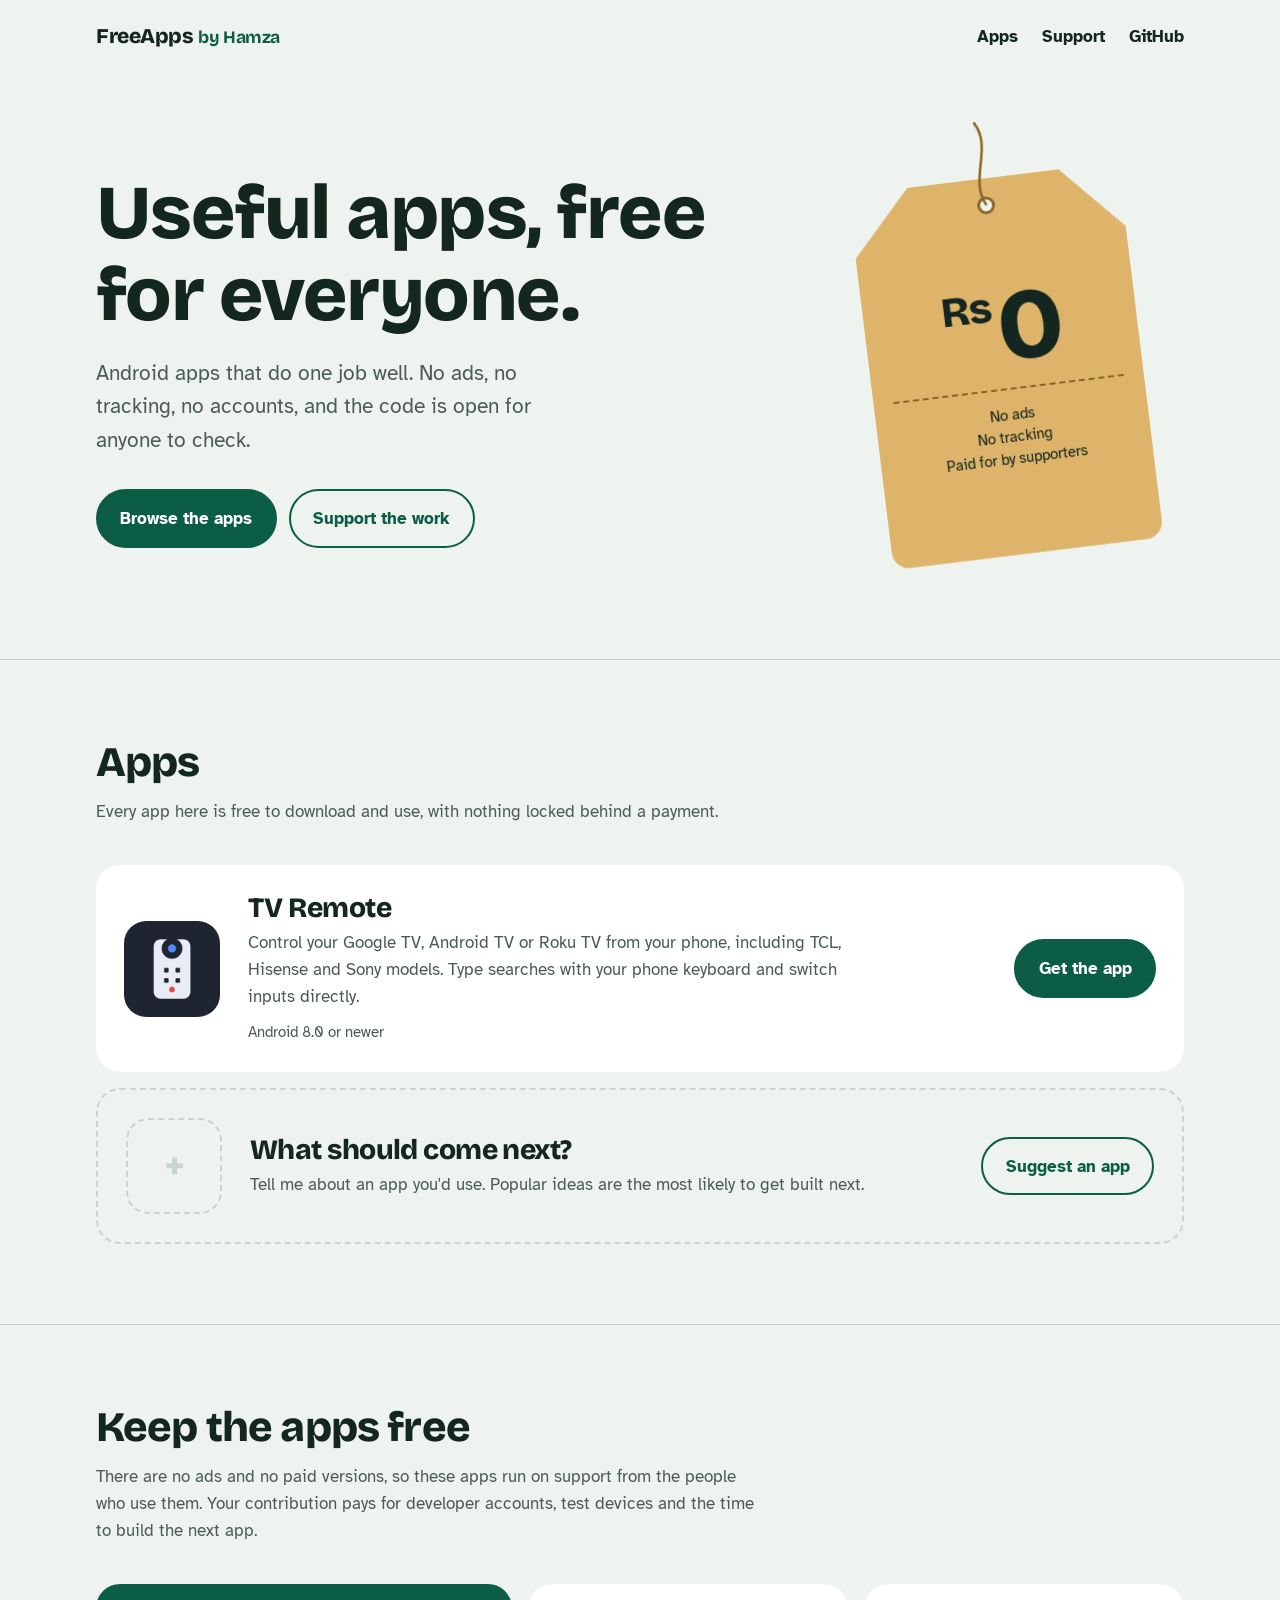
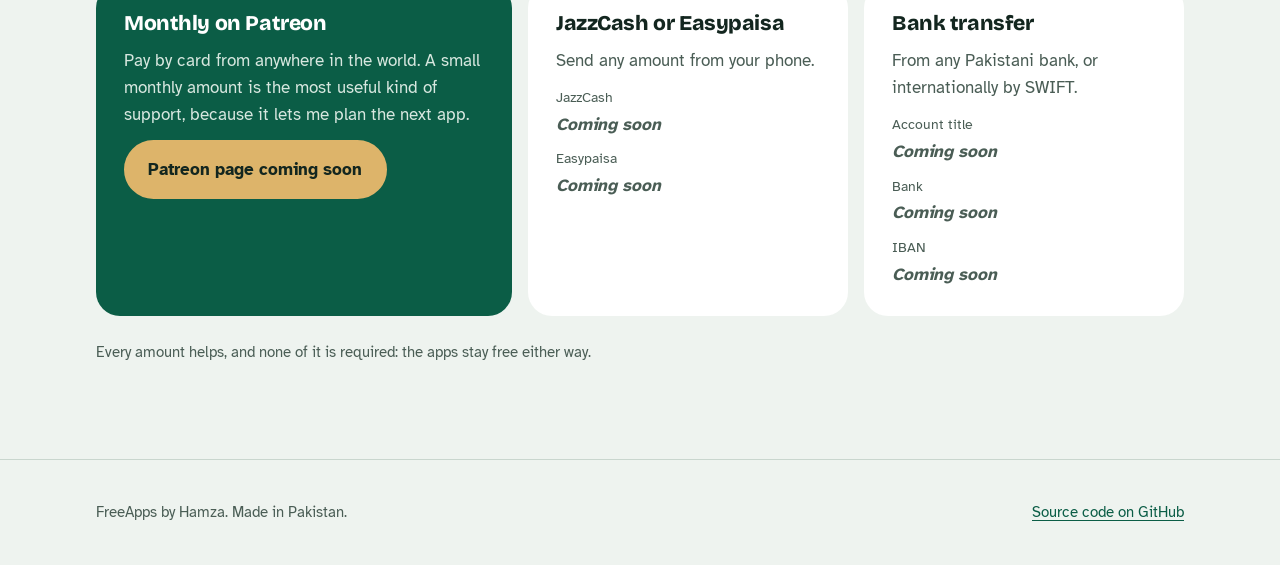
==== index.html @ eeb63845 "FreeApps by Hamza website" ====
<!DOCTYPE html>
<html lang="en">
<head>
  <meta charset="utf-8">
  <meta name="viewport" content="width=device-width, initial-scale=1">
  <title>FreeApps by Hamza — free Android apps with no ads</title>
  <meta name="description" content="Useful Android apps that are free for everyone: no ads, no tracking, open source. Funded by people who use them.">
  <meta property="og:title" content="FreeApps by Hamza">
  <meta property="og:description" content="Useful Android apps, free for everyone. No ads, no tracking, open source.">
  <meta property="og:image" content="https://mhamzam.github.io/apps/tv-remote/feature.png">
  <link rel="icon" href="apps/tv-remote/icon.png">
  <link rel="stylesheet" href="assets/style.css">
</head>
<body>
  <a class="skip" href="#main">Skip to content</a>

  <header class="site-header">
    <div class="wrap">
      <a class="brand" href="./">FreeApps <small>by Hamza</small></a>
      <nav class="site-nav" aria-label="Main">
        <a href="#apps">Apps</a>
        <a href="#support">Support</a>
        <a href="https://github.com/MhamzaM">GitHub</a>
      </nav>
    </div>
  </header>

  <main id="main">
    <section class="hero">
      <div class="wrap">
        <div>
          <h1>Useful apps, free for everyone.</h1>
          <p>Android apps that do one job well. No ads, no tracking, no accounts, and the code is open for anyone to check.</p>
          <div class="actions">
            <a class="button" href="#apps">Browse the apps</a>
            <a class="button secondary" href="#support">Support the work</a>
          </div>
        </div>

        <div class="tag-stage" aria-hidden="true">
          <div class="price-tag">
            <svg class="string" viewBox="0 0 48 85">
              <path d="M24 84 C 10 58, 38 28, 22 2" fill="none" stroke="#8a6527" stroke-width="2.5" stroke-linecap="round"/>
            </svg>
            <div class="body">
              <span class="hole"></span>
              <div class="amount"><span>Rs</span>0</div>
              <div class="terms">No ads<br>No tracking<br>Paid for by supporters</div>
            </div>
          </div>
        </div>
      </div>
    </section>

    <section class="section" id="apps">
      <div class="wrap">
        <h2>Apps</h2>
        <p class="lead">Every app here is free to download and use, with nothing locked behind a payment.</p>

        <ul class="shelf">
          <li class="app-row">
            <img src="apps/tv-remote/icon.png" alt="" width="96" height="96">
            <div>
              <h3><a href="apps/tv-remote/">TV Remote</a></h3>
              <p>Control your Google TV, Android TV or Roku TV from your phone, including TCL, Hisense and Sony models. Type searches with your phone keyboard and switch inputs directly.</p>
              <div class="meta">Android 8.0 or newer</div>
            </div>
            <div class="actions">
              <a class="button" href="apps/tv-remote/">Get the app</a>
            </div>
          </li>

          <li class="app-row next">
            <div class="placeholder">+</div>
            <div>
              <h3>What should come next?</h3>
              <p>Tell me about an app you'd use. Popular ideas are the most likely to get built next.</p>
            </div>
            <div class="actions">
              <a class="button secondary" href="https://github.com/MhamzaM/android-tv-remote/issues/new?title=App%20idea%3A%20">Suggest an app</a>
            </div>
          </li>
        </ul>
      </div>
    </section>

    <section class="section" id="support">
      <div class="wrap">
        <h2>Keep the apps free</h2>
        <p class="lead">There are no ads and no paid versions, so these apps run on support from the people who use them. Your contribution pays for developer accounts, test devices and the time to build the next app.</p>

        <div class="support-grid" id="support-ways"></div>

        <p class="note">Every amount helps, and none of it is required: the apps stay free either way.</p>
      </div>
    </section>
  </main>

  <footer class="site-footer">
    <div class="wrap">
      <span>FreeApps by Hamza. Made in Pakistan.</span>
      <a href="https://github.com/MhamzaM">Source code on GitHub</a>
    </div>
  </footer>

  <script src="assets/config.js"></script>
  <script src="assets/site.js"></script>
</body>
</html>
---- assets/style.css ----
/* FreeApps by Hamza — site styles */

@font-face {
  font-family: "Bricolage Grotesque";
  src: url("fonts/bricolage-grotesque-latin-700-normal.woff2") format("woff2");
  font-weight: 700;
  font-display: swap;
}
@font-face {
  font-family: "Bricolage Grotesque";
  src: url("fonts/bricolage-grotesque-latin-800-normal.woff2") format("woff2");
  font-weight: 800;
  font-display: swap;
}
@font-face {
  font-family: "Atkinson Hyperlegible";
  src: url("fonts/atkinson-hyperlegible-latin-400-normal.woff2") format("woff2");
  font-weight: 400;
  font-display: swap;
}
@font-face {
  font-family: "Atkinson Hyperlegible";
  src: url("fonts/atkinson-hyperlegible-latin-700-normal.woff2") format("woff2");
  font-weight: 700;
  font-display: swap;
}

:root {
  --ink: #13261f;
  --ink-soft: #4a5d55;
  --green: #0b5d46;
  --green-deep: #08402f;
  --mist: #eef3ef;
  --paper: #ffffff;
  --kraft: #ddb46a;
  --kraft-deep: #8a6527;
  --line: #c9d6ce;

  --display: "Bricolage Grotesque", "Segoe UI", system-ui, sans-serif;
  --body: "Atkinson Hyperlegible", "Segoe UI", system-ui, sans-serif;

  --step-0: 1.0625rem;   /* 17px body */
  --step-1: 1.3125rem;   /* 21px */
  --step-2: 1.75rem;     /* 28px */
  --step-3: clamp(2rem, 4vw, 2.625rem);
  --step-4: clamp(2.75rem, 7vw, 4.75rem);

  --wrap: 68rem;
  --gutter: clamp(1.25rem, 4vw, 2.5rem);
}

*,
*::before,
*::after { box-sizing: border-box; }

html { scroll-behavior: smooth; }

body {
  margin: 0;
  background: var(--mist);
  color: var(--ink);
  font: 400 var(--step-0)/1.6 var(--body);
  -webkit-font-smoothing: antialiased;
}

img { max-width: 100%; height: auto; display: block; }

a { color: var(--green); text-underline-offset: 0.2em; }
a:hover { color: var(--green-deep); }

:focus-visible {
  outline: 3px solid var(--kraft-deep);
  outline-offset: 3px;
  border-radius: 4px;
}

h1, h2, h3 {
  font-family: var(--display);
  line-height: 1.08;
  letter-spacing: -0.02em;
  margin: 0;
}

.wrap {
  width: min(100% - 2 * var(--gutter), var(--wrap));
  margin-inline: auto;
}

.skip {
  position: absolute;
  left: -999px;
}
.skip:focus { left: 1rem; top: 1rem; background: var(--paper); padding: 0.5rem 1rem; z-index: 10; }

/* ---------- Header ---------- */

.site-header {
  padding-block: 1.25rem;
}
.site-header .wrap {
  display: flex;
  align-items: center;
  justify-content: space-between;
  gap: 1rem;
  flex-wrap: wrap;
}
.brand {
  font-family: var(--display);
  font-weight: 800;
  font-size: var(--step-1);
  color: var(--ink);
  text-decoration: none;
  letter-spacing: -0.02em;
}
.brand small {
  font-weight: 700;
  color: var(--green);
}
.site-nav {
  display: flex;
  gap: 1.5rem;
}
.site-nav a {
  color: var(--ink);
  text-decoration: none;
  font-weight: 700;
}
.site-nav a:hover { color: var(--green); text-decoration: underline; }

/* ---------- Hero ---------- */

.hero {
  padding-block: clamp(2.5rem, 7vw, 6rem) clamp(3rem, 8vw, 6.5rem);
}
.hero .wrap {
  display: grid;
  grid-template-columns: minmax(0, 1.5fr) minmax(0, 1fr);
  align-items: center;
  gap: 3rem;
}
.hero h1 {
  font-size: var(--step-4);
  font-weight: 800;
  max-width: 13ch;
}
.hero p {
  font-size: var(--step-1);
  color: var(--ink-soft);
  max-width: 34ch;
  margin: 1.25rem 0 2rem;
}

.actions { display: flex; flex-wrap: wrap; gap: 0.75rem; }

.button {
  display: inline-flex;
  align-items: center;
  gap: 0.5rem;
  padding: 0.85rem 1.4rem;
  border-radius: 999px;
  font-weight: 700;
  text-decoration: none;
  border: 2px solid var(--green);
  background: var(--green);
  color: #fff;
  cursor: pointer;
  font: inherit;
  font-weight: 700;
}
.button:hover { background: var(--green-deep); border-color: var(--green-deep); color: #fff; }
.button.secondary { background: transparent; color: var(--green); }
.button.secondary:hover { background: var(--paper); color: var(--green-deep); }
.button[aria-disabled="true"] {
  background: transparent;
  border-color: var(--line);
  color: var(--ink-soft);
  cursor: default;
}

/* The price tag: the one loud thing on the page */
.tag-stage {
  display: flex;
  justify-content: center;
  padding-top: 1rem;
}
.price-tag {
  position: relative;
  transform-origin: 50% -3.5rem;
  transform: rotate(-7deg);
  animation: swing 2.4s cubic-bezier(.3, .6, .3, 1) 0.3s both;
}
.price-tag svg.string {
  position: absolute;
  left: 50%;
  top: -3.6rem;
  width: 3rem;
  height: 5.3rem;
  transform: translateX(-50%);
  overflow: visible;
  z-index: 1;
}
.price-tag .body {
  width: clamp(13rem, 24vw, 17rem);
  aspect-ratio: 0.72;
  background: var(--kraft);
  clip-path: polygon(22% 0, 78% 0, 100% 17%, 100% 100%, 0 100%, 0 17%);
  border-radius: 0 0 1.1rem 1.1rem;
  display: flex;
  flex-direction: column;
  align-items: center;
  justify-content: center;
  text-align: center;
  color: var(--ink);
  padding: 2.75rem 1.25rem 1.5rem;
  position: relative;
}
.price-tag .hole {
  position: absolute;
  top: 1.1rem;
  left: 50%;
  width: 1.15rem;
  height: 1.15rem;
  margin-left: -0.575rem;
  border-radius: 50%;
  background: var(--mist);
  box-shadow: inset 0 0 0 3px var(--kraft-deep);
}
.price-tag .amount {
  font-family: var(--display);
  font-weight: 800;
  font-size: clamp(4.5rem, 9vw, 6.25rem);
  line-height: 0.9;
  letter-spacing: -0.05em;
}
.price-tag .amount span {
  font-size: 0.42em;
  letter-spacing: -0.02em;
  vertical-align: 0.95em;
  margin-right: 0.08em;
}
.price-tag .terms {
  margin-top: 1rem;
  font-size: 0.95rem;
  line-height: 1.45;
  border-top: 2px dashed var(--kraft-deep);
  padding-top: 0.85rem;
  width: 100%;
}

@keyframes swing {
  0%   { transform: rotate(14deg); }
  35%  { transform: rotate(-12deg); }
  60%  { transform: rotate(-3deg); }
  80%  { transform: rotate(-8deg); }
  100% { transform: rotate(-7deg); }
}
@media (prefers-reduced-motion: reduce) {
  .price-tag { animation: none; }
  html { scroll-behavior: auto; }
}

/* ---------- Sections ---------- */

.section {
  padding-block: clamp(3rem, 7vw, 5rem);
  border-top: 1px solid var(--line);
}
.section h2 {
  font-size: var(--step-3);
  font-weight: 800;
  margin-bottom: 0.75rem;
}
.section .lead {
  color: var(--ink-soft);
  max-width: 60ch;
  margin: 0 0 2.5rem;
}

/* App shelf: rows, not a card grid */
.shelf {
  list-style: none;
  margin: 0;
  padding: 0;
}
.app-row {
  display: grid;
  grid-template-columns: 6rem minmax(0, 1fr) auto;
  gap: 1.75rem;
  align-items: center;
  padding: 1.75rem;
  background: var(--paper);
  border-radius: 1.5rem;
}
.app-row + .app-row { margin-top: 1rem; }
.app-row img {
  width: 6rem;
  height: 6rem;
  border-radius: 1.4rem;
}
.app-row h3 {
  font-size: var(--step-2);
  font-weight: 800;
}
.app-row h3 a { color: var(--ink); text-decoration: none; }
.app-row h3 a:hover { color: var(--green); text-decoration: underline; }
.app-row p { margin: 0.35rem 0 0; color: var(--ink-soft); max-width: 58ch; }
.app-row .meta {
  margin-top: 0.6rem;
  font-size: 0.95rem;
  color: var(--ink-soft);
}

.app-row.next {
  background: transparent;
  border: 2px dashed var(--line);
}
.app-row.next .placeholder {
  width: 6rem;
  height: 6rem;
  border-radius: 1.4rem;
  border: 2px dashed var(--line);
  display: grid;
  place-items: center;
  font-family: var(--display);
  font-weight: 800;
  font-size: 2.5rem;
  color: var(--line);
}

/* Support */
.support-grid {
  display: grid;
  grid-template-columns: 1.3fr 1fr 1fr;
  gap: 1rem;
}
.way {
  background: var(--paper);
  border-radius: 1.5rem;
  padding: 1.75rem;
  display: flex;
  flex-direction: column;
  gap: 0.75rem;
}
.way.primary {
  background: var(--green);
  color: #fff;
}
.way.primary p { color: #d7e7df; }
.way.primary .button {
  background: var(--kraft);
  border-color: var(--kraft);
  color: var(--ink);
  align-self: flex-start;
}
.way.primary .button:hover { background: #e8c584; border-color: #e8c584; }
.way h3 { font-size: var(--step-1); font-weight: 800; }
.way p { margin: 0; color: var(--ink-soft); }
.way dl { margin: 0; display: grid; gap: 0.6rem; }
.way dt { font-size: 0.9rem; color: var(--ink-soft); }
.way dd {
  margin: 0.1rem 0 0;
  display: flex;
  align-items: center;
  gap: 0.5rem;
  flex-wrap: wrap;
  font-weight: 700;
  word-break: break-all;
}
.copy {
  border: 1px solid var(--line);
  background: var(--mist);
  color: var(--green);
  border-radius: 999px;
  padding: 0.2rem 0.75rem;
  font: inherit;
  font-size: 0.85rem;
  font-weight: 700;
  cursor: pointer;
}
.copy:hover { border-color: var(--green); }
.soon { color: var(--ink-soft); font-style: italic; }

.note {
  margin-top: 1.5rem;
  color: var(--ink-soft);
  font-size: 0.95rem;
  max-width: 70ch;
}

/* ---------- App detail page ---------- */

.app-hero { padding-block: clamp(2rem, 6vw, 4rem); }
.app-hero .wrap {
  display: grid;
  grid-template-columns: 8.5rem minmax(0, 1fr);
  gap: 2rem;
  align-items: start;
}
.app-hero img { width: 8.5rem; height: 8.5rem; border-radius: 2rem; }
.app-hero h1 { font-size: var(--step-4); font-weight: 800; }
.app-hero p { font-size: var(--step-1); color: var(--ink-soft); max-width: 46ch; margin: 0.75rem 0 1.75rem; }

.feature-image { border-radius: 1.5rem; margin-bottom: 3rem; }

.two-col {
  display: grid;
  grid-template-columns: minmax(0, 1fr) minmax(0, 1fr);
  gap: 3rem;
}
.prose h2 { font-size: var(--step-2); font-weight: 800; margin: 0 0 1rem; }
.prose ul { padding-left: 1.2rem; margin: 0; }
.prose li { margin-bottom: 0.5rem; max-width: 60ch; }
.prose p { max-width: 65ch; }
.prose h3 { font-size: var(--step-1); font-weight: 700; margin: 2rem 0 0.5rem; }

/* ---------- Footer ---------- */

.site-footer {
  border-top: 1px solid var(--line);
  padding-block: 2.5rem;
  color: var(--ink-soft);
  font-size: 0.95rem;
}
.site-footer .wrap { display: flex; justify-content: space-between; gap: 1rem; flex-wrap: wrap; }

/* ---------- Small screens ---------- */

@media (max-width: 52rem) {
  .hero .wrap { grid-template-columns: 1fr; }
  .tag-stage { order: -1; padding-top: 3.5rem; }
  .support-grid { grid-template-columns: 1fr; }
  .two-col { grid-template-columns: 1fr; }
}
@media (max-width: 40rem) {
  .app-row { grid-template-columns: 4.5rem minmax(0, 1fr); padding: 1.25rem; gap: 1rem; }
  .app-row img, .app-row.next .placeholder { width: 4.5rem; height: 4.5rem; border-radius: 1.1rem; }
  .app-row .actions { grid-column: 1 / -1; }
  .app-hero .wrap { grid-template-columns: 1fr; }
  .site-nav { gap: 1rem; }
}
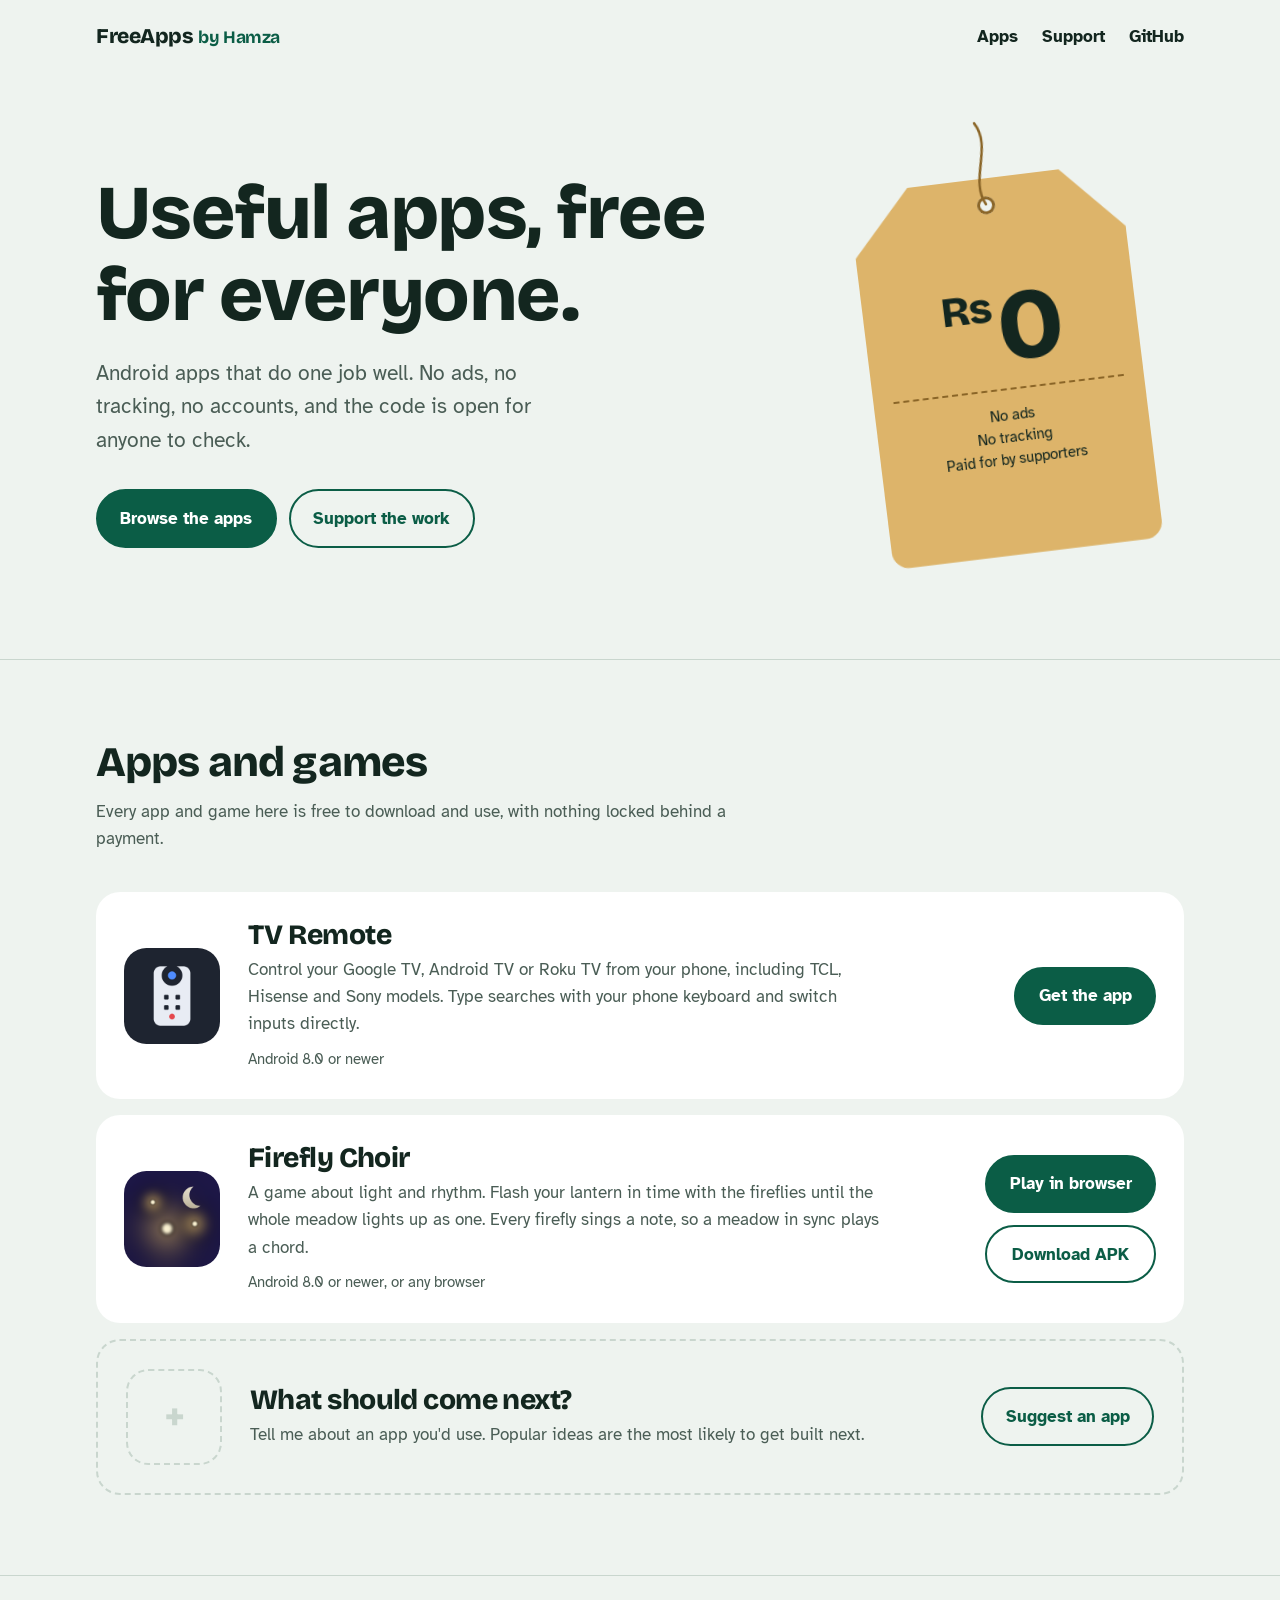
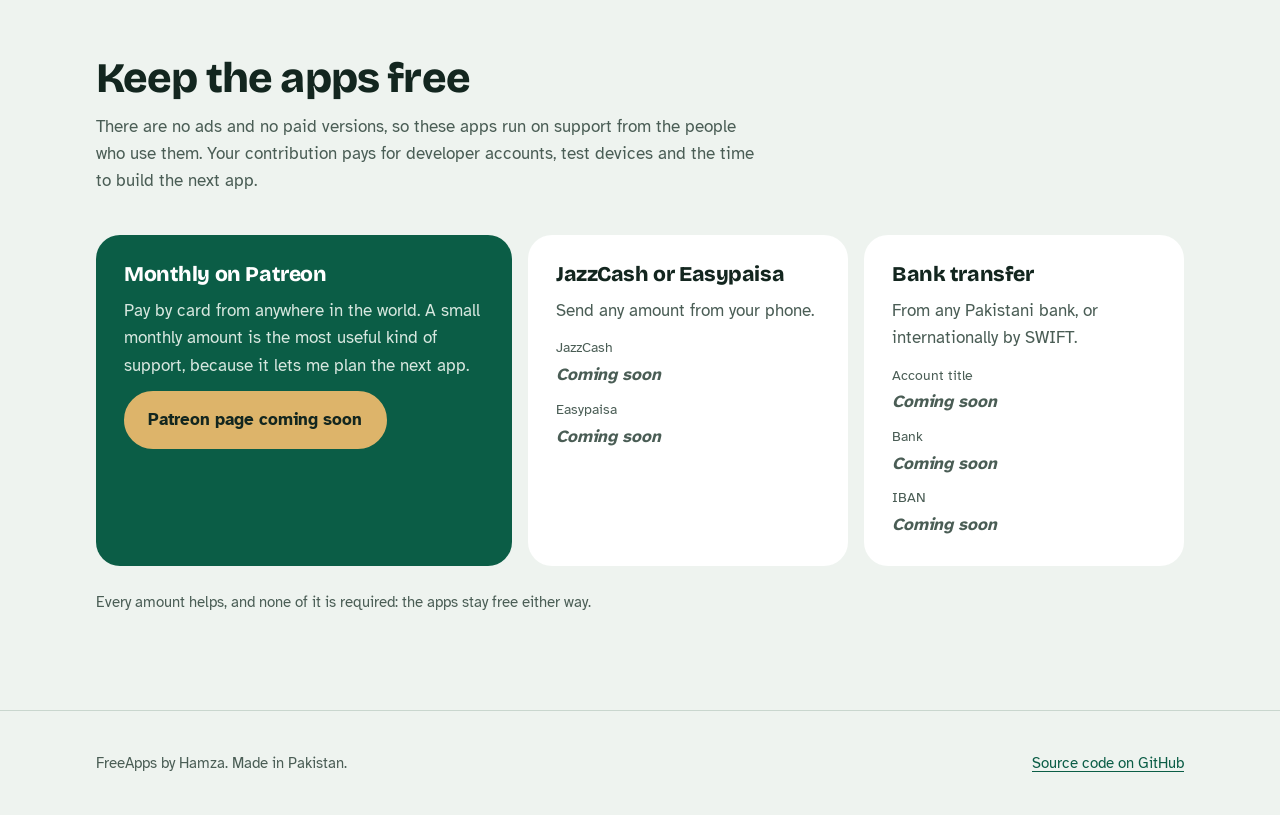
==== commit 6ca71475: "Add Firefly Choir" ====
--- a/index.html
+++ b/index.html
@@ -54,8 +54,8 @@
 
     <section class="section" id="apps">
       <div class="wrap">
-        <h2>Apps</h2>
-        <p class="lead">Every app here is free to download and use, with nothing locked behind a payment.</p>
+        <h2>Apps and games</h2>
+        <p class="lead">Every app and game here is free to download and use, with nothing locked behind a payment.</p>
 
         <ul class="shelf">
           <li class="app-row">
@@ -63,10 +63,23 @@
             <div>
               <h3><a href="apps/tv-remote/">TV Remote</a></h3>
               <p>Control your Google TV, Android TV or Roku TV from your phone, including TCL, Hisense and Sony models. Type searches with your phone keyboard and switch inputs directly.</p>
-              <div class="meta">Android 8.0 or newer</div>
+              <div class="meta"><span>Android 8.0 or newer</span><span class="downloads" data-repo="MhamzaM/android-tv-remote" hidden></span></div>
             </div>
             <div class="actions">
               <a class="button" href="apps/tv-remote/">Get the app</a>
+            </div>
+          </li>
+
+          <li class="app-row">
+            <img src="games/firefly-choir/icon.png" alt="" width="96" height="96">
+            <div>
+              <h3><a href="games/firefly-choir/">Firefly Choir</a></h3>
+              <p>A game about light and rhythm. Flash your lantern in time with the fireflies until the whole meadow lights up as one. Every firefly sings a note, so a meadow in sync plays a chord.</p>
+              <div class="meta"><span>Android 8.0 or newer, or any browser</span><span class="downloads" data-repo="MhamzaM/firefly-choir" hidden></span></div>
+            </div>
+            <div class="actions stack">
+              <a class="button" href="games/firefly-choir/">Play in browser</a>
+              <a class="button secondary" href="https://github.com/MhamzaM/firefly-choir/releases/latest/download/FireflyChoir.apk" download>Download APK</a>
             </div>
           </li>
 
@@ -105,5 +118,6 @@
 
   <script src="assets/config.js"></script>
   <script src="assets/site.js"></script>
+  <script src="assets/downloads.js"></script>
 </body>
 </html>
--- a/assets/style.css
+++ b/assets/style.css
@@ -308,7 +308,32 @@
   margin-top: 0.6rem;
   font-size: 0.95rem;
   color: var(--ink-soft);
-}
+  display: flex;
+  flex-wrap: wrap;
+  gap: 0.4rem 1.25rem;
+}
+.downloads {
+  color: var(--green);
+  font-weight: 700;
+}
+.downloads::before {
+  content: "";
+  display: inline-block;
+  width: 0.8em;
+  height: 0.8em;
+  margin-right: 0.35em;
+  vertical-align: -0.05em;
+  background: currentColor;
+  /* down-arrow into a tray */
+  -webkit-mask: url("data:image/svg+xml,%3Csvg xmlns='http://www.w3.org/2000/svg' viewBox='0 0 16 16'%3E%3Cpath d='M7 1h2v7.6l2.3-2.3 1.4 1.4L8 12.4 3.3 7.7l1.4-1.4L7 8.6zM1 13h14v2H1z'/%3E%3C/svg%3E") center / contain no-repeat;
+          mask: url("data:image/svg+xml,%3Csvg xmlns='http://www.w3.org/2000/svg' viewBox='0 0 16 16'%3E%3Cpath d='M7 1h2v7.6l2.3-2.3 1.4 1.4L8 12.4 3.3 7.7l1.4-1.4L7 8.6zM1 13h14v2H1z'/%3E%3C/svg%3E") center / contain no-repeat;
+}
+
+.app-row .actions.stack {
+  flex-direction: column;
+  align-items: stretch;
+}
+.app-row .actions.stack .button { justify-content: center; }
 
 .app-row.next {
   background: transparent;
@@ -399,6 +424,8 @@
 .app-hero img { width: 8.5rem; height: 8.5rem; border-radius: 2rem; }
 .app-hero h1 { font-size: var(--step-4); font-weight: 800; }
 .app-hero p { font-size: var(--step-1); color: var(--ink-soft); max-width: 46ch; margin: 0.75rem 0 1.75rem; }
+.app-hero p.download-count { font-size: var(--step-0); margin: -0.75rem 0 1.25rem; }
+.app-hero p.download-count:has(.downloads[hidden]) { display: none; }
 
 .feature-image { border-radius: 1.5rem; margin-bottom: 3rem; }
 
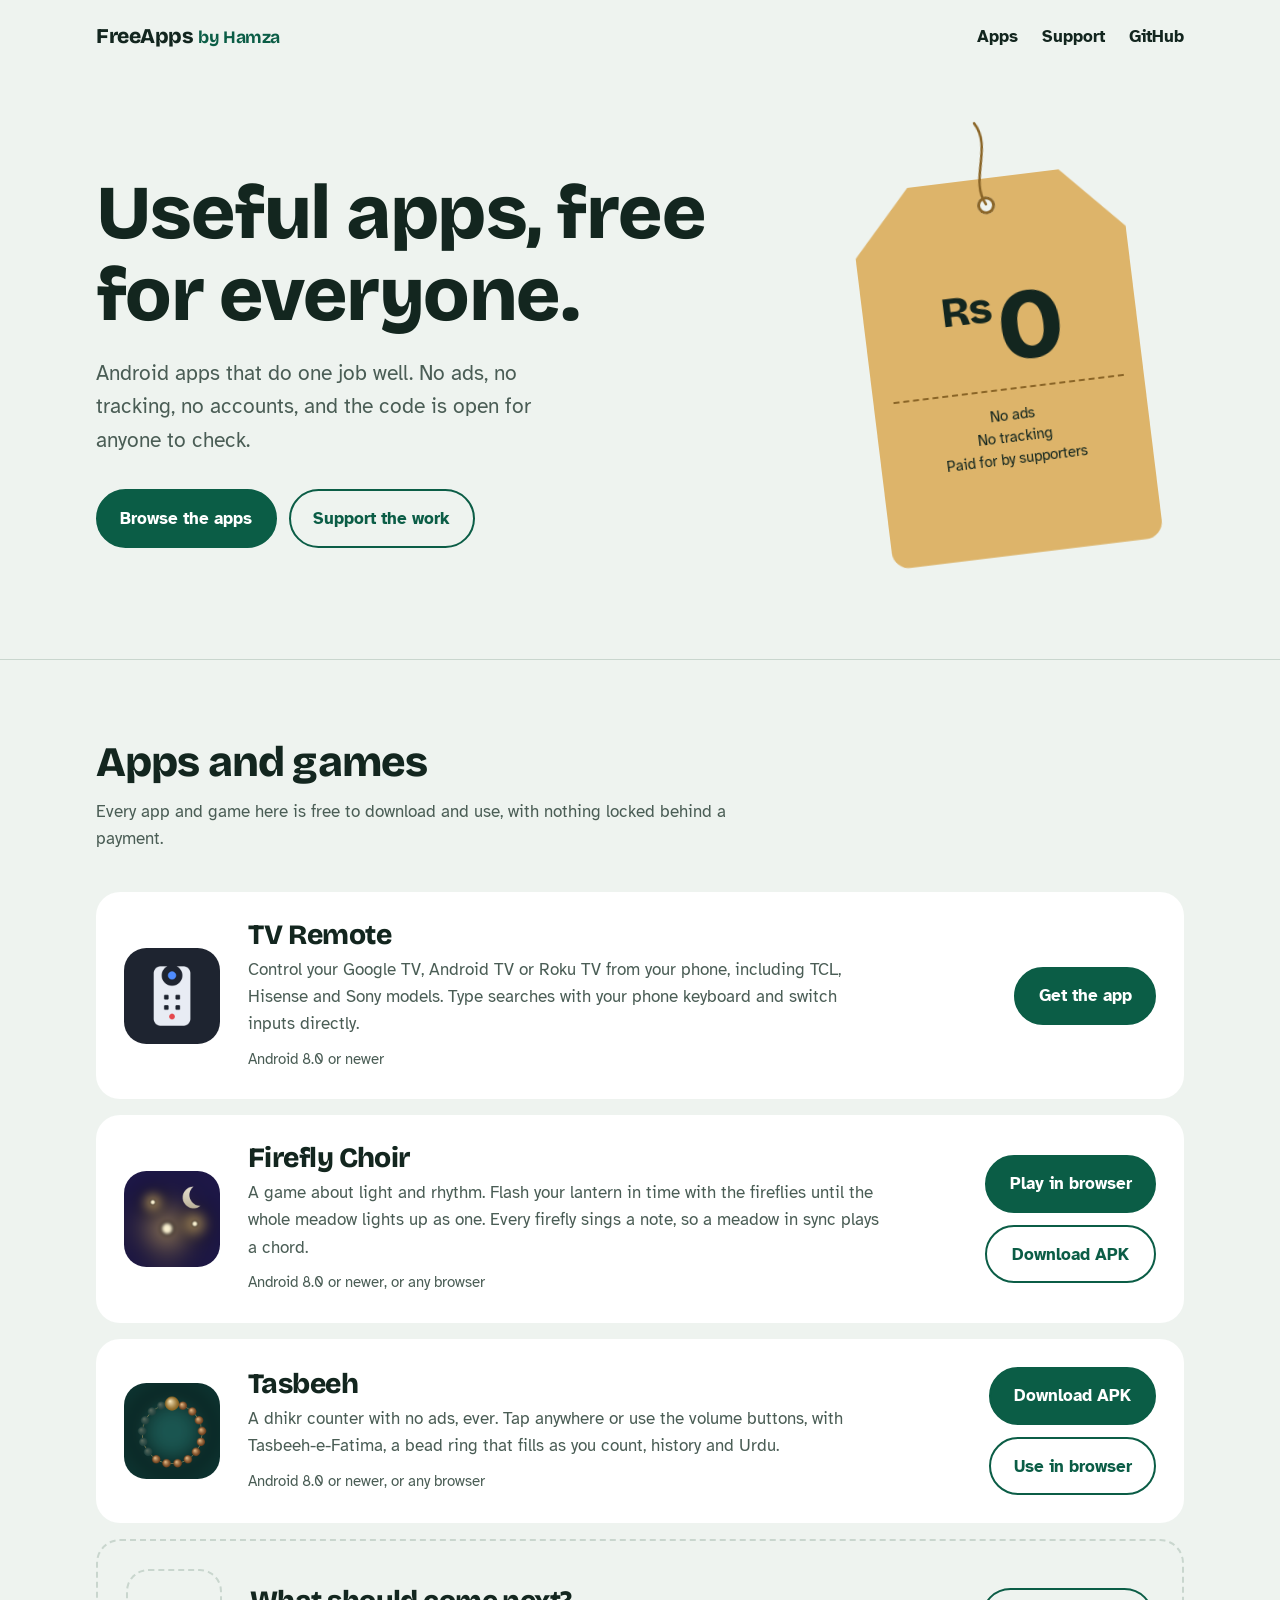
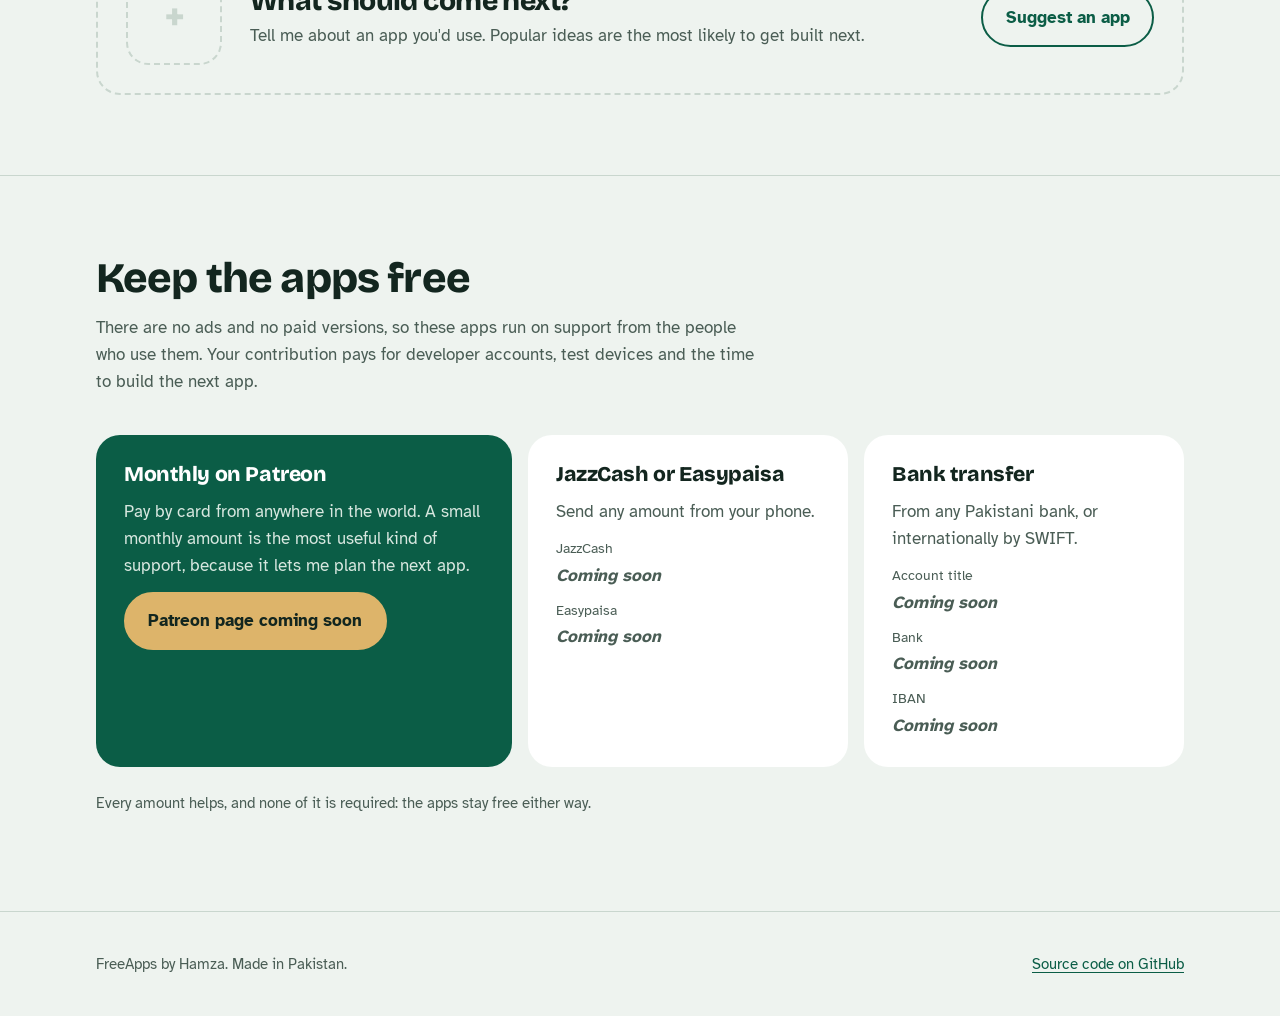
==== commit 81d0a857: "Add Tasbeeh" ====
--- a/index.html
+++ b/index.html
@@ -83,6 +83,19 @@
             </div>
           </li>
 
+          <li class="app-row">
+            <img src="apps/tasbeeh/icon.png" alt="" width="96" height="96">
+            <div>
+              <h3><a href="apps/tasbeeh/app/">Tasbeeh</a></h3>
+              <p>A dhikr counter with no ads, ever. Tap anywhere or use the volume buttons, with Tasbeeh-e-Fatima, a bead ring that fills as you count, history and Urdu.</p>
+              <div class="meta"><span>Android 8.0 or newer, or any browser</span><span class="downloads" data-repo="MhamzaM/tasbeeh" hidden></span></div>
+            </div>
+            <div class="actions stack">
+              <a class="button" href="https://github.com/MhamzaM/tasbeeh/releases/latest/download/Tasbeeh.apk" download>Download APK</a>
+              <a class="button secondary" href="apps/tasbeeh/app/">Use in browser</a>
+            </div>
+          </li>
+
           <li class="app-row next">
             <div class="placeholder">+</div>
             <div>
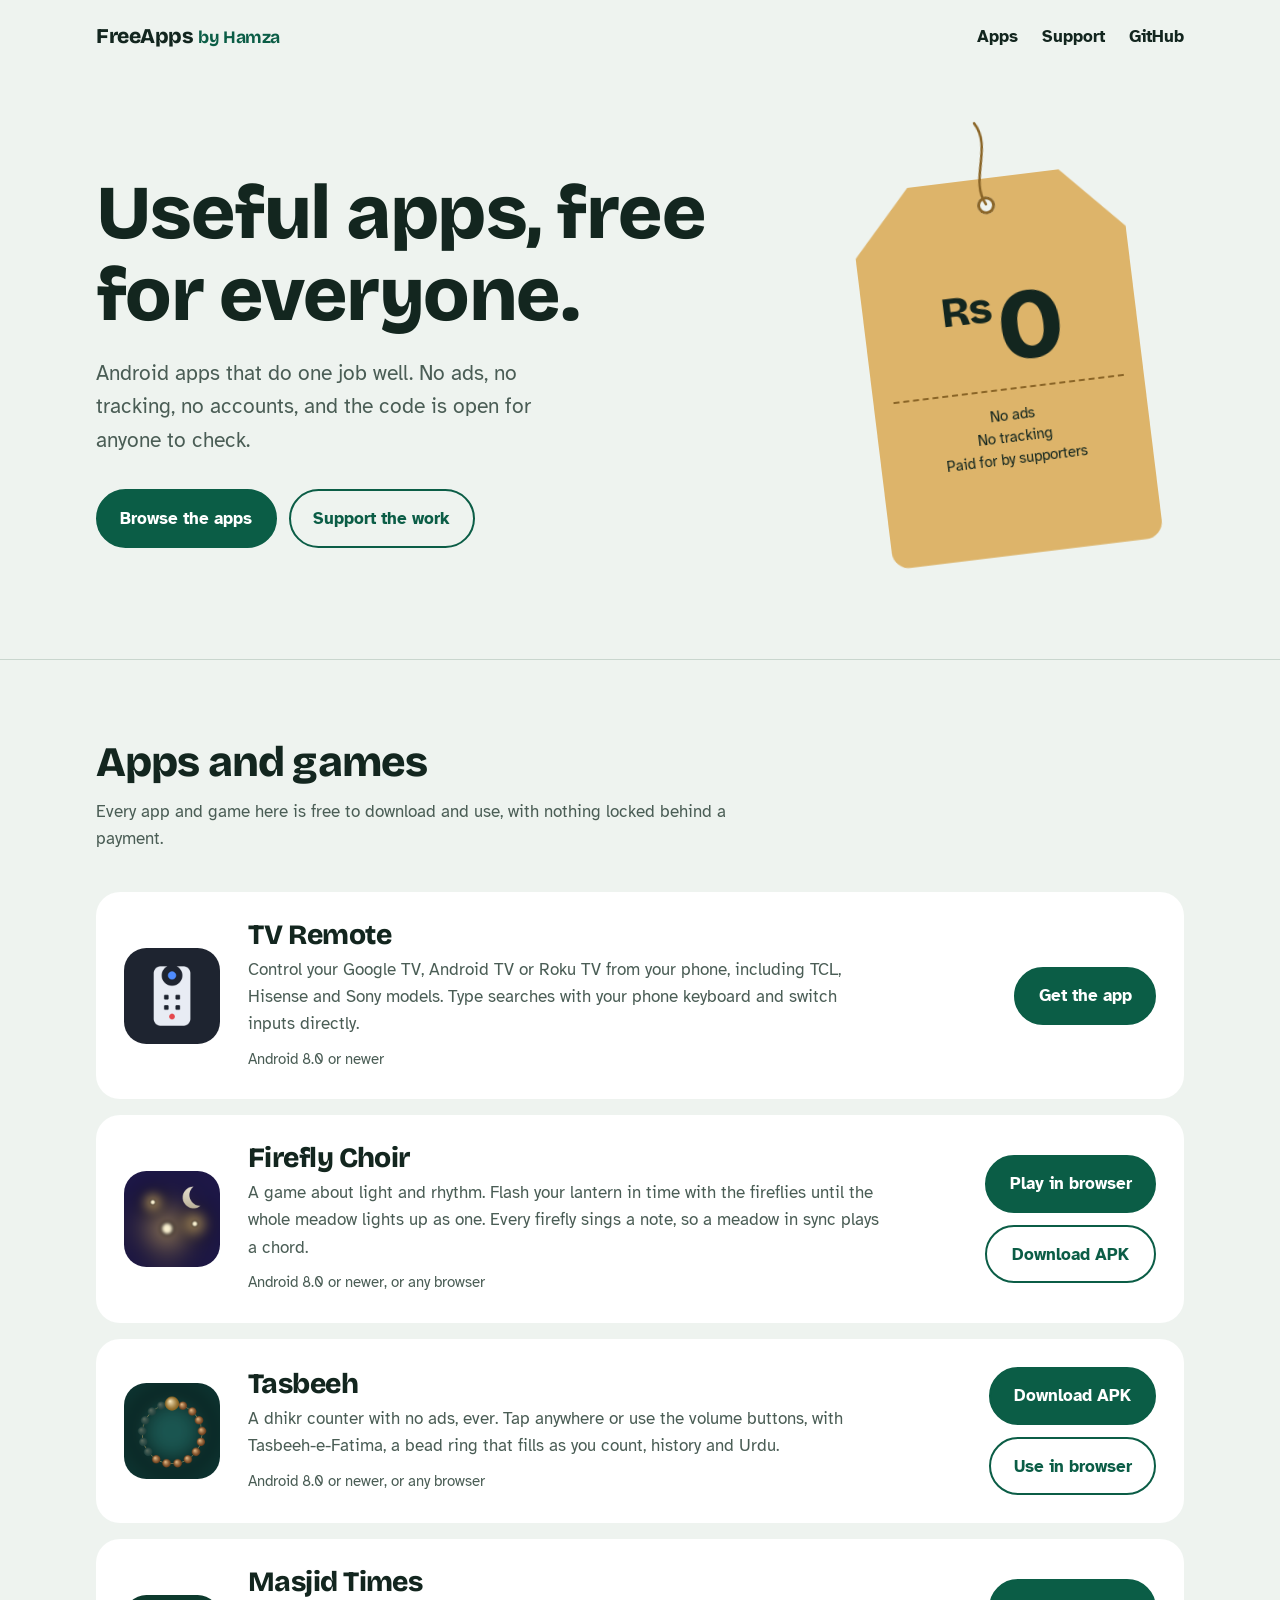
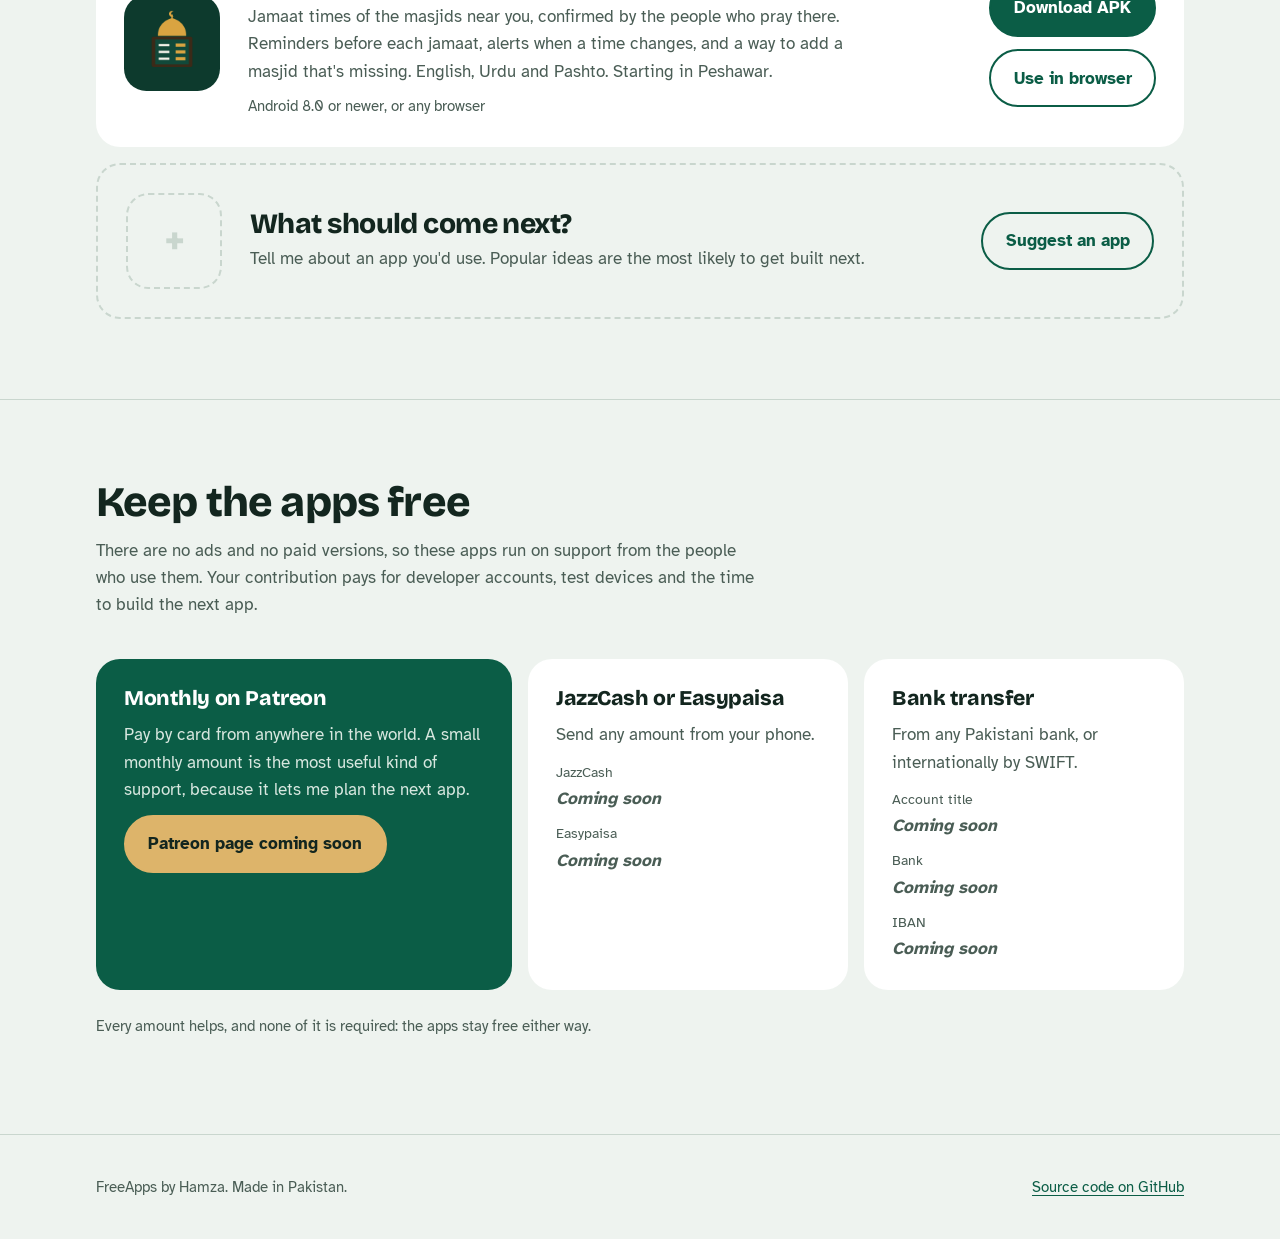
==== commit 1a979519: "Add Tasbeeh" ====
--- a/index.html
+++ b/index.html
@@ -96,6 +96,19 @@
             </div>
           </li>
 
+          <li class="app-row">
+            <img src="apps/masjid-times/icon.png" alt="" width="96" height="96">
+            <div>
+              <h3><a href="apps/masjid-times/app/">Masjid Times</a></h3>
+              <p>Jamaat times of the masjids near you, confirmed by the people who pray there. Reminders before each jamaat, alerts when a time changes, and a way to add a masjid that's missing. English, Urdu and Pashto. Starting in Peshawar.</p>
+              <div class="meta"><span>Android 8.0 or newer, or any browser</span><span class="downloads" data-repo="MhamzaM/masjid-times" hidden></span></div>
+            </div>
+            <div class="actions stack">
+              <a class="button" href="https://github.com/MhamzaM/masjid-times/releases/latest/download/MasjidTimes.apk" download>Download APK</a>
+              <a class="button secondary" href="apps/masjid-times/app/">Use in browser</a>
+            </div>
+          </li>
+
           <li class="app-row next">
             <div class="placeholder">+</div>
             <div>
